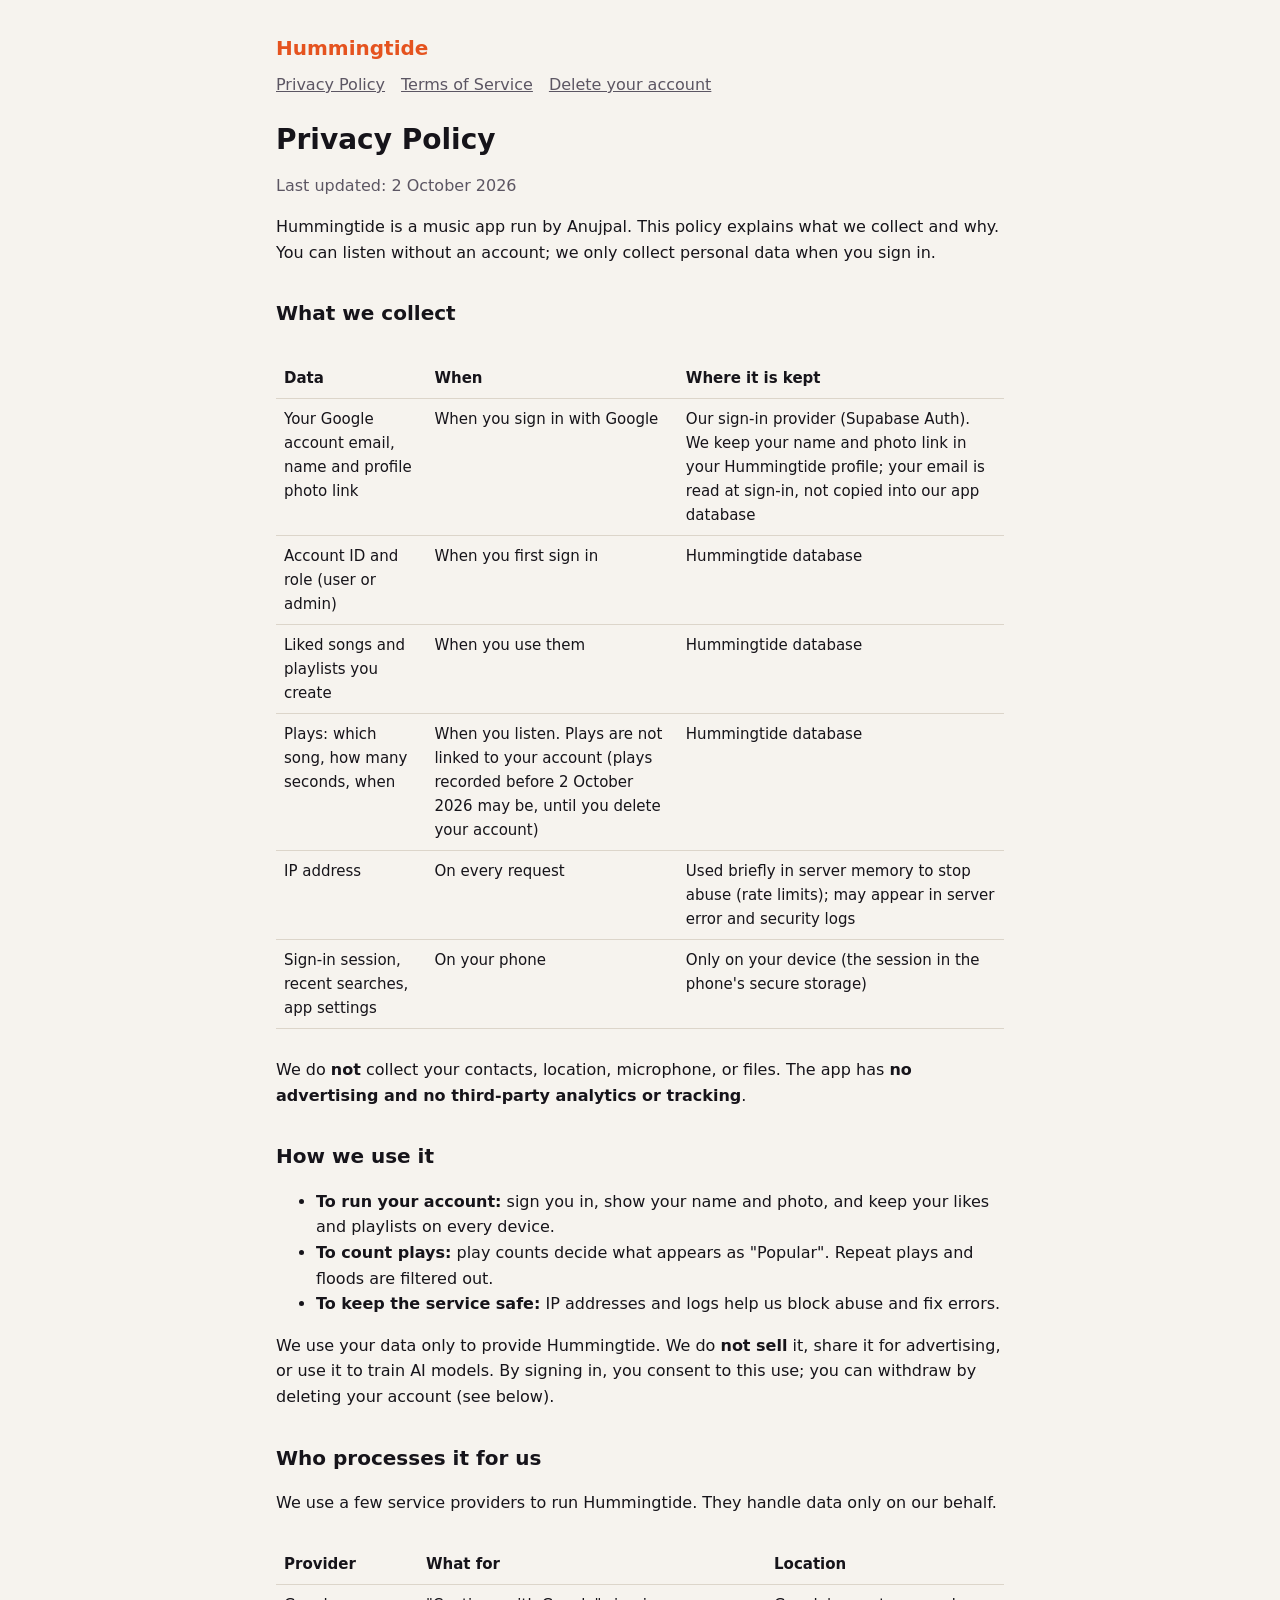
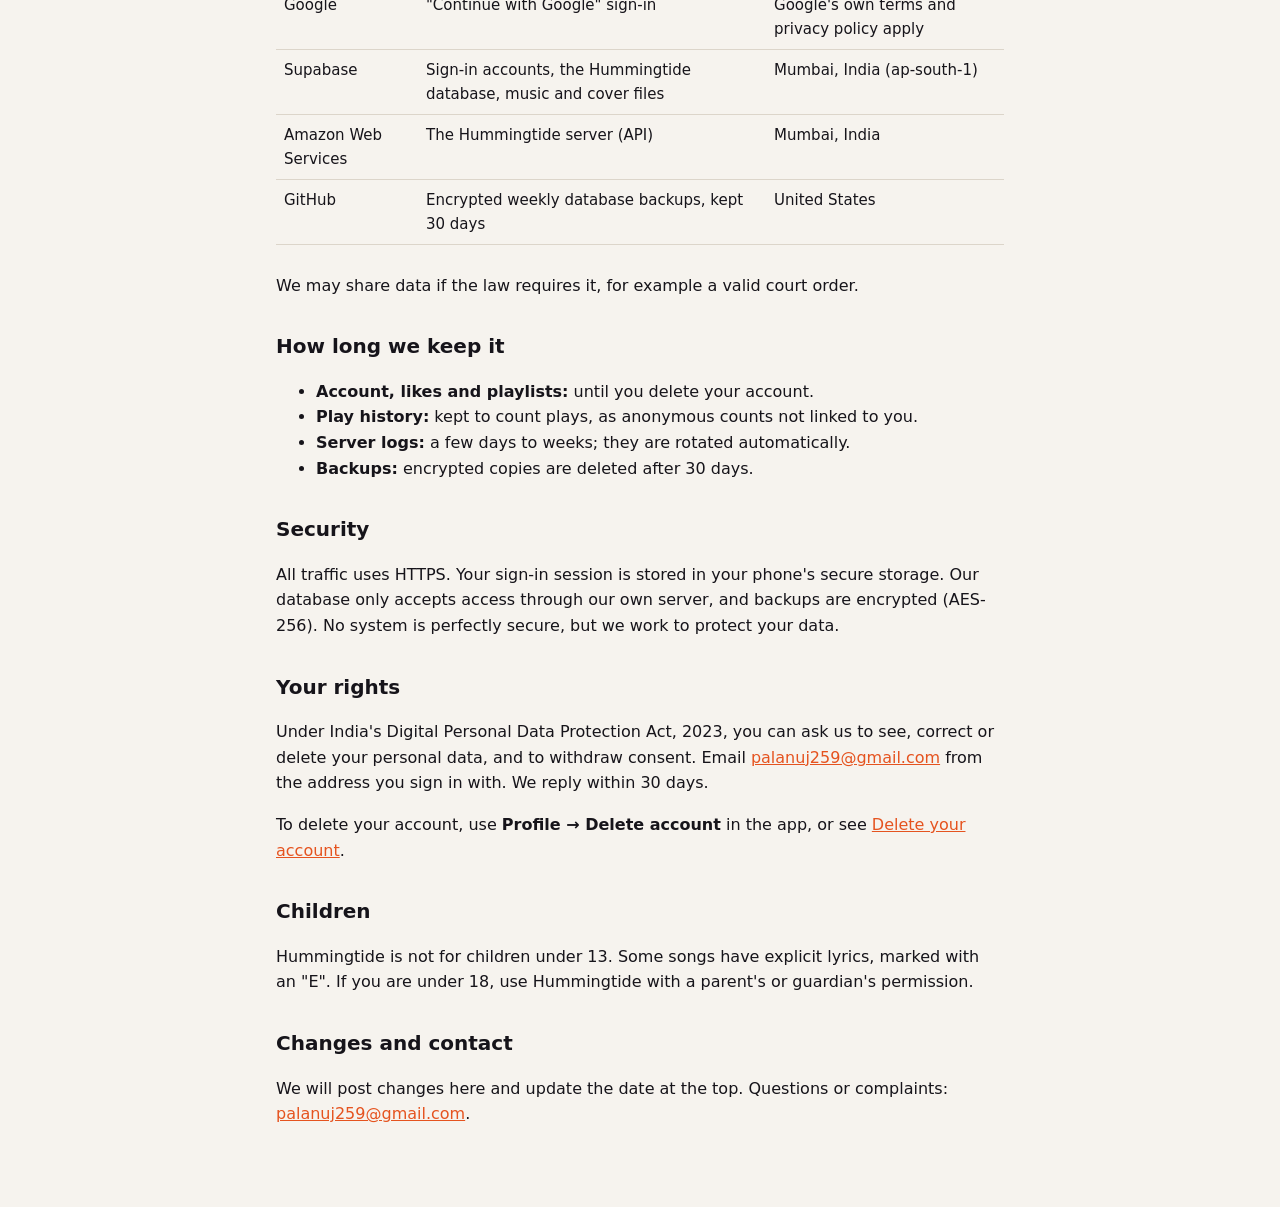
==== privacy.html @ 41b612ec "Hummingtide legal pages: privacy, terms, account deletion" ====
<!doctype html><html lang="en"><head><meta charset="utf-8"><meta name="viewport" content="width=device-width,initial-scale=1"><link rel="stylesheet" href="style.css"><title>Privacy Policy · Hummingtide</title></head><body><main><header><a href="./">Hummingtide</a></header><nav><a href="privacy.html">Privacy Policy</a><a href="terms.html">Terms of Service</a><a href="delete-account.html">Delete your account</a></nav>
<h1>Privacy Policy</h1><p class="date">Last updated: 2 October 2026</p>
<p>Hummingtide is a music app run by Anujpal. This policy explains what we collect and why. You can listen without an account; we only collect personal data when you sign in.</p>
<h2>What we collect</h2><div class="wrap"><table><tr><th>Data</th><th>When</th><th>Where it is kept</th></tr>
<tr><td>Your Google account email, name and profile photo link</td><td>When you sign in with Google</td><td>Our sign-in provider (Supabase Auth). We keep your name and photo link in your Hummingtide profile; your email is read at sign-in, not copied into our app database</td></tr>
<tr><td>Account ID and role (user or admin)</td><td>When you first sign in</td><td>Hummingtide database</td></tr>
<tr><td>Liked songs and playlists you create</td><td>When you use them</td><td>Hummingtide database</td></tr>
<tr><td>Plays: which song, how many seconds, when</td><td>When you listen. Plays are not linked to your account (plays recorded before 2 October 2026 may be, until you delete your account)</td><td>Hummingtide database</td></tr>
<tr><td>IP address</td><td>On every request</td><td>Used briefly in server memory to stop abuse (rate limits); may appear in server error and security logs</td></tr>
<tr><td>Sign-in session, recent searches, app settings</td><td>On your phone</td><td>Only on your device (the session in the phone's secure storage)</td></tr></table></div>
<p>We do <strong>not</strong> collect your contacts, location, microphone, or files. The app has <strong>no advertising and no third-party analytics or tracking</strong>.</p>
<h2>How we use it</h2><ul><li><strong>To run your account:</strong> sign you in, show your name and photo, and keep your likes and playlists on every device.</li>
<li><strong>To count plays:</strong> play counts decide what appears as "Popular". Repeat plays and floods are filtered out.</li>
<li><strong>To keep the service safe:</strong> IP addresses and logs help us block abuse and fix errors.</li></ul>
<p>We use your data only to provide Hummingtide. We do <strong>not sell</strong> it, share it for advertising, or use it to train AI models. By signing in, you consent to this use; you can withdraw by deleting your account (see below).</p>
<h2>Who processes it for us</h2><p>We use a few service providers to run Hummingtide. They handle data only on our behalf.</p>
<div class="wrap"><table><tr><th>Provider</th><th>What for</th><th>Location</th></tr>
<tr><td>Google</td><td>"Continue with Google" sign-in</td><td>Google's own terms and privacy policy apply</td></tr>
<tr><td>Supabase</td><td>Sign-in accounts, the Hummingtide database, music and cover files</td><td>Mumbai, India (ap-south-1)</td></tr>
<tr><td>Amazon Web Services</td><td>The Hummingtide server (API)</td><td>Mumbai, India</td></tr>
<tr><td>GitHub</td><td>Encrypted weekly database backups, kept 30 days</td><td>United States</td></tr></table></div>
<p>We may share data if the law requires it, for example a valid court order.</p>
<h2>How long we keep it</h2><ul><li><strong>Account, likes and playlists:</strong> until you delete your account.</li>
<li><strong>Play history:</strong> kept to count plays, as anonymous counts not linked to you.</li>
<li><strong>Server logs:</strong> a few days to weeks; they are rotated automatically.</li>
<li><strong>Backups:</strong> encrypted copies are deleted after 30 days.</li></ul>
<h2>Security</h2><p>All traffic uses HTTPS. Your sign-in session is stored in your phone's secure storage. Our database only accepts access through our own server, and backups are encrypted (AES-256). No system is perfectly secure, but we work to protect your data.</p>
<h2>Your rights</h2><p>Under India's Digital Personal Data Protection Act, 2023, you can ask us to see, correct or delete your personal data, and to withdraw consent. Email <a href="mailto:palanuj259@gmail.com">palanuj259@gmail.com</a> from the address you sign in with. We reply within 30 days.</p>
<p>To delete your account, use <strong>Profile → Delete account</strong> in the app, or see <a href="delete-account.html">Delete your account</a>.</p>
<h2>Children</h2><p>Hummingtide is not for children under 13. Some songs have explicit lyrics, marked with an "E". If you are under 18, use Hummingtide with a parent's or guardian's permission.</p>
<h2>Changes and contact</h2><p>We will post changes here and update the date at the top. Questions or complaints: <a href="mailto:palanuj259@gmail.com">palanuj259@gmail.com</a>.</p>
</main></body></html>
---- style.css ----
:root{--bg:#0e0d12;--surface:#17161c;--ink:#f4f1ea;--muted:#a8a2ae;--line:#2e2a35;--flare:#ff6a3d}
@media (prefers-color-scheme:light){:root{--bg:#f6f3ee;--surface:#fff;--ink:#16141a;--muted:#5c5663;--line:#dcd5ca;--flare:#e5531f}}
*{box-sizing:border-box}body{margin:0;background:var(--bg);color:var(--ink);font:16px/1.6 system-ui,-apple-system,"Segoe UI",Roboto,sans-serif}
main{max-width:760px;margin:0 auto;padding:32px 16px 64px}header a{color:var(--flare);font-weight:700;text-decoration:none;font-size:20px}
nav{margin:8px 0 24px;display:flex;gap:16px;flex-wrap:wrap}nav a{color:var(--muted)}a{color:var(--flare)}
h1{font-size:28px;line-height:1.25;margin:8px 0}h2{font-size:20px;margin-top:32px}.date{color:var(--muted)}
table{width:100%;border-collapse:collapse;margin:12px 0;font-size:15px}th,td{border-bottom:1px solid var(--line);padding:8px;text-align:left;vertical-align:top}
.card{background:var(--surface);border:1px solid var(--line);border-radius:12px;padding:16px}.wrap{overflow-x:auto}
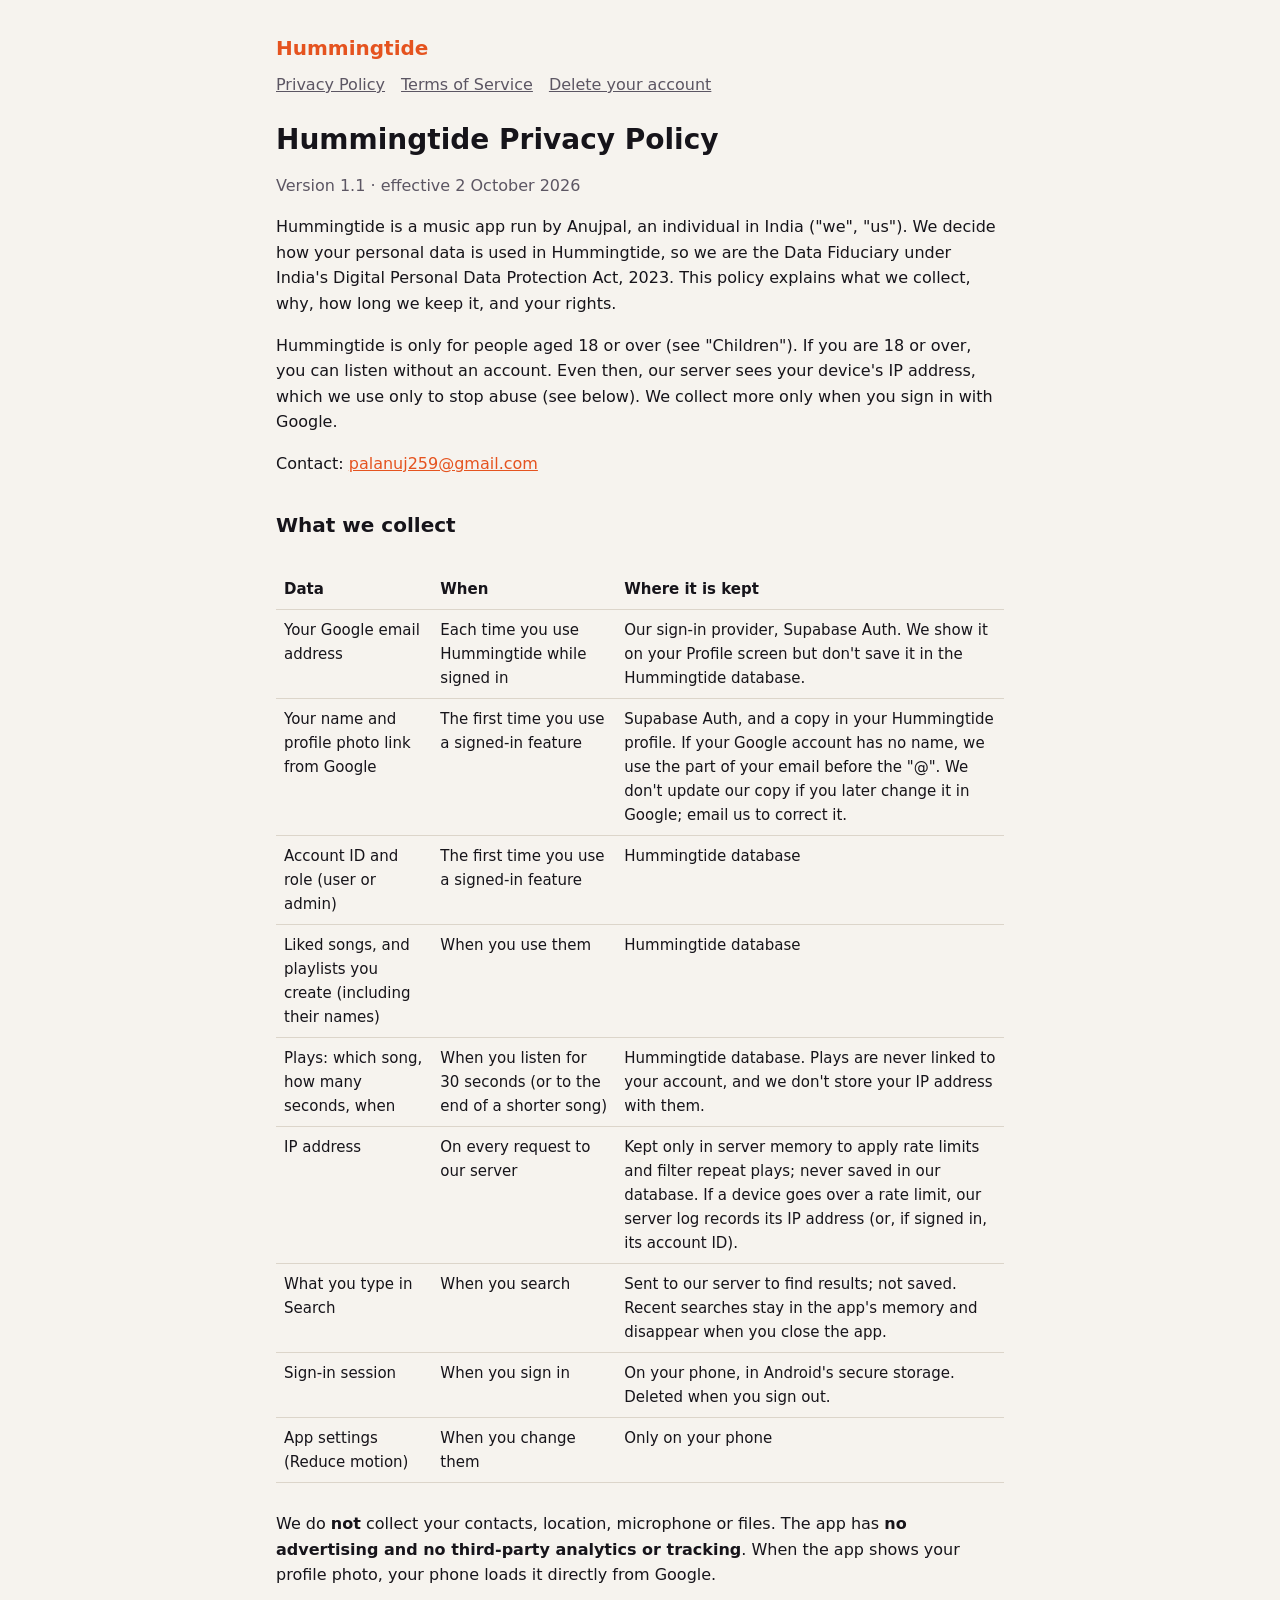
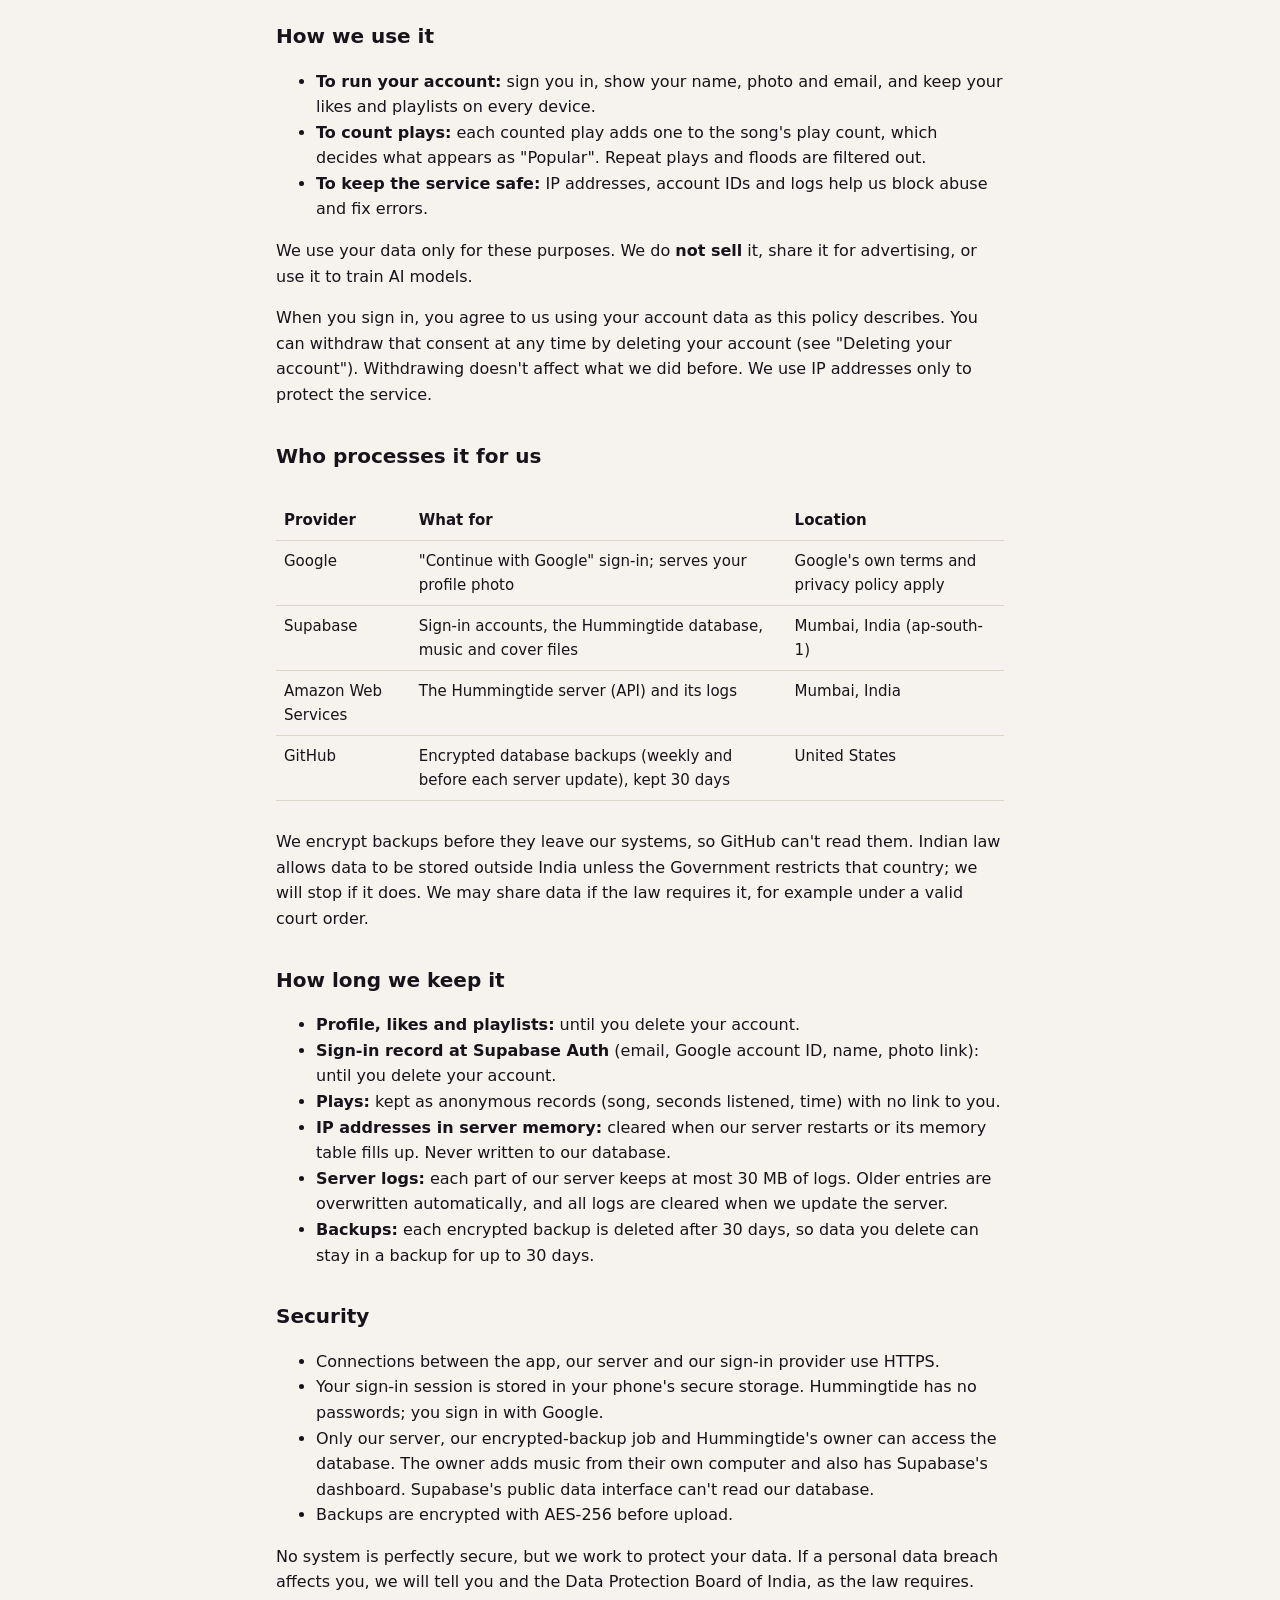
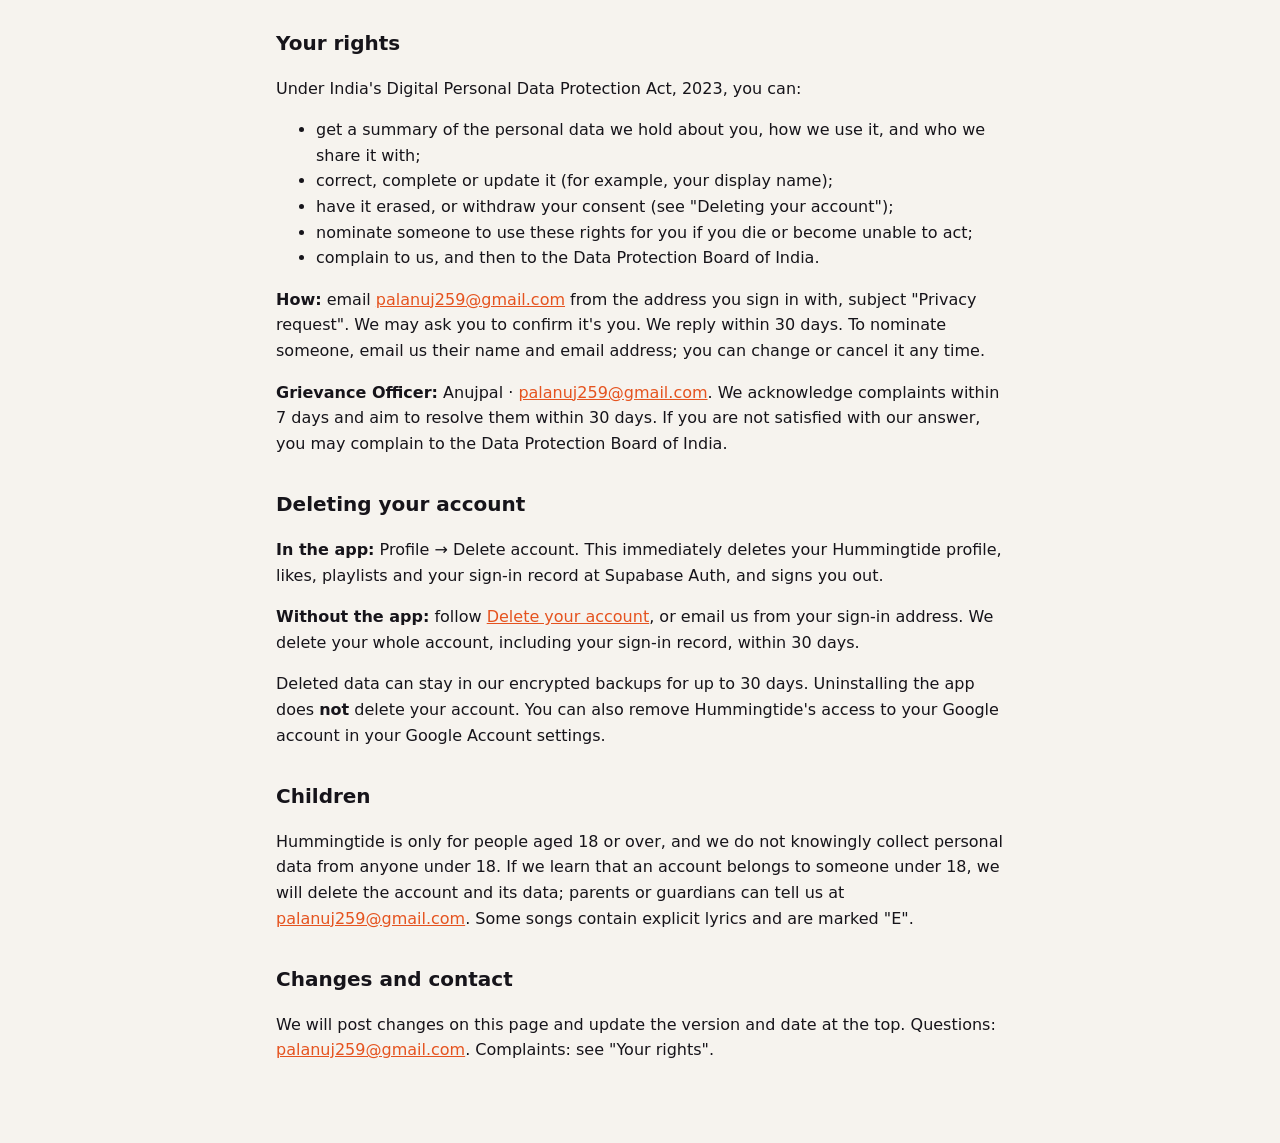
==== commit 93c8a290: "Policy v1.1: legal team's approved text, 18+ only, full deletion - Privacy: accurate data map (IP ad" ====
--- a/privacy.html
+++ b/privacy.html
@@ -1,32 +1,47 @@
 <!doctype html><html lang="en"><head><meta charset="utf-8"><meta name="viewport" content="width=device-width,initial-scale=1"><link rel="stylesheet" href="style.css"><title>Privacy Policy · Hummingtide</title></head><body><main><header><a href="./">Hummingtide</a></header><nav><a href="privacy.html">Privacy Policy</a><a href="terms.html">Terms of Service</a><a href="delete-account.html">Delete your account</a></nav>
-<h1>Privacy Policy</h1><p class="date">Last updated: 2 October 2026</p>
-<p>Hummingtide is a music app run by Anujpal. This policy explains what we collect and why. You can listen without an account; we only collect personal data when you sign in.</p>
+<h1>Hummingtide Privacy Policy</h1><p class="date">Version 1.1 · effective 2 October 2026</p>
+<p>Hummingtide is a music app run by Anujpal, an individual in India ("we", "us"). We decide how your personal data is used in Hummingtide, so we are the Data Fiduciary under India's Digital Personal Data Protection Act, 2023. This policy explains what we collect, why, how long we keep it, and your rights.</p>
+<p>Hummingtide is only for people aged 18 or over (see "Children"). If you are 18 or over, you can listen without an account. Even then, our server sees your device's IP address, which we use only to stop abuse (see below). We collect more only when you sign in with Google.</p>
+<p>Contact: <a href="mailto:palanuj259@gmail.com">palanuj259@gmail.com</a></p>
 <h2>What we collect</h2><div class="wrap"><table><tr><th>Data</th><th>When</th><th>Where it is kept</th></tr>
-<tr><td>Your Google account email, name and profile photo link</td><td>When you sign in with Google</td><td>Our sign-in provider (Supabase Auth). We keep your name and photo link in your Hummingtide profile; your email is read at sign-in, not copied into our app database</td></tr>
-<tr><td>Account ID and role (user or admin)</td><td>When you first sign in</td><td>Hummingtide database</td></tr>
-<tr><td>Liked songs and playlists you create</td><td>When you use them</td><td>Hummingtide database</td></tr>
-<tr><td>Plays: which song, how many seconds, when</td><td>When you listen. Plays are not linked to your account (plays recorded before 2 October 2026 may be, until you delete your account)</td><td>Hummingtide database</td></tr>
-<tr><td>IP address</td><td>On every request</td><td>Used briefly in server memory to stop abuse (rate limits); may appear in server error and security logs</td></tr>
-<tr><td>Sign-in session, recent searches, app settings</td><td>On your phone</td><td>Only on your device (the session in the phone's secure storage)</td></tr></table></div>
-<p>We do <strong>not</strong> collect your contacts, location, microphone, or files. The app has <strong>no advertising and no third-party analytics or tracking</strong>.</p>
-<h2>How we use it</h2><ul><li><strong>To run your account:</strong> sign you in, show your name and photo, and keep your likes and playlists on every device.</li>
-<li><strong>To count plays:</strong> play counts decide what appears as "Popular". Repeat plays and floods are filtered out.</li>
-<li><strong>To keep the service safe:</strong> IP addresses and logs help us block abuse and fix errors.</li></ul>
-<p>We use your data only to provide Hummingtide. We do <strong>not sell</strong> it, share it for advertising, or use it to train AI models. By signing in, you consent to this use; you can withdraw by deleting your account (see below).</p>
-<h2>Who processes it for us</h2><p>We use a few service providers to run Hummingtide. They handle data only on our behalf.</p>
-<div class="wrap"><table><tr><th>Provider</th><th>What for</th><th>Location</th></tr>
-<tr><td>Google</td><td>"Continue with Google" sign-in</td><td>Google's own terms and privacy policy apply</td></tr>
+<tr><td>Your Google email address</td><td>Each time you use Hummingtide while signed in</td><td>Our sign-in provider, Supabase Auth. We show it on your Profile screen but don't save it in the Hummingtide database.</td></tr>
+<tr><td>Your name and profile photo link from Google</td><td>The first time you use a signed-in feature</td><td>Supabase Auth, and a copy in your Hummingtide profile. If your Google account has no name, we use the part of your email before the "@". We don't update our copy if you later change it in Google; email us to correct it.</td></tr>
+<tr><td>Account ID and role (user or admin)</td><td>The first time you use a signed-in feature</td><td>Hummingtide database</td></tr>
+<tr><td>Liked songs, and playlists you create (including their names)</td><td>When you use them</td><td>Hummingtide database</td></tr>
+<tr><td>Plays: which song, how many seconds, when</td><td>When you listen for 30 seconds (or to the end of a shorter song)</td><td>Hummingtide database. Plays are never linked to your account, and we don't store your IP address with them.</td></tr>
+<tr><td>IP address</td><td>On every request to our server</td><td>Kept only in server memory to apply rate limits and filter repeat plays; never saved in our database. If a device goes over a rate limit, our server log records its IP address (or, if signed in, its account ID).</td></tr>
+<tr><td>What you type in Search</td><td>When you search</td><td>Sent to our server to find results; not saved. Recent searches stay in the app's memory and disappear when you close the app.</td></tr>
+<tr><td>Sign-in session</td><td>When you sign in</td><td>On your phone, in Android's secure storage. Deleted when you sign out.</td></tr>
+<tr><td>App settings (Reduce motion)</td><td>When you change them</td><td>Only on your phone</td></tr></table></div>
+<p>We do <strong>not</strong> collect your contacts, location, microphone or files. The app has <strong>no advertising and no third-party analytics or tracking</strong>. When the app shows your profile photo, your phone loads it directly from Google.</p>
+<h2>How we use it</h2><ul><li><strong>To run your account:</strong> sign you in, show your name, photo and email, and keep your likes and playlists on every device.</li>
+<li><strong>To count plays:</strong> each counted play adds one to the song's play count, which decides what appears as "Popular". Repeat plays and floods are filtered out.</li>
+<li><strong>To keep the service safe:</strong> IP addresses, account IDs and logs help us block abuse and fix errors.</li></ul>
+<p>We use your data only for these purposes. We do <strong>not sell</strong> it, share it for advertising, or use it to train AI models.</p>
+<p>When you sign in, you agree to us using your account data as this policy describes. You can withdraw that consent at any time by deleting your account (see "Deleting your account"). Withdrawing doesn't affect what we did before. We use IP addresses only to protect the service.</p>
+<h2>Who processes it for us</h2><div class="wrap"><table><tr><th>Provider</th><th>What for</th><th>Location</th></tr>
+<tr><td>Google</td><td>"Continue with Google" sign-in; serves your profile photo</td><td>Google's own terms and privacy policy apply</td></tr>
 <tr><td>Supabase</td><td>Sign-in accounts, the Hummingtide database, music and cover files</td><td>Mumbai, India (ap-south-1)</td></tr>
-<tr><td>Amazon Web Services</td><td>The Hummingtide server (API)</td><td>Mumbai, India</td></tr>
-<tr><td>GitHub</td><td>Encrypted weekly database backups, kept 30 days</td><td>United States</td></tr></table></div>
-<p>We may share data if the law requires it, for example a valid court order.</p>
-<h2>How long we keep it</h2><ul><li><strong>Account, likes and playlists:</strong> until you delete your account.</li>
-<li><strong>Play history:</strong> kept to count plays, as anonymous counts not linked to you.</li>
-<li><strong>Server logs:</strong> a few days to weeks; they are rotated automatically.</li>
-<li><strong>Backups:</strong> encrypted copies are deleted after 30 days.</li></ul>
-<h2>Security</h2><p>All traffic uses HTTPS. Your sign-in session is stored in your phone's secure storage. Our database only accepts access through our own server, and backups are encrypted (AES-256). No system is perfectly secure, but we work to protect your data.</p>
-<h2>Your rights</h2><p>Under India's Digital Personal Data Protection Act, 2023, you can ask us to see, correct or delete your personal data, and to withdraw consent. Email <a href="mailto:palanuj259@gmail.com">palanuj259@gmail.com</a> from the address you sign in with. We reply within 30 days.</p>
-<p>To delete your account, use <strong>Profile → Delete account</strong> in the app, or see <a href="delete-account.html">Delete your account</a>.</p>
-<h2>Children</h2><p>Hummingtide is not for children under 13. Some songs have explicit lyrics, marked with an "E". If you are under 18, use Hummingtide with a parent's or guardian's permission.</p>
-<h2>Changes and contact</h2><p>We will post changes here and update the date at the top. Questions or complaints: <a href="mailto:palanuj259@gmail.com">palanuj259@gmail.com</a>.</p>
+<tr><td>Amazon Web Services</td><td>The Hummingtide server (API) and its logs</td><td>Mumbai, India</td></tr>
+<tr><td>GitHub</td><td>Encrypted database backups (weekly and before each server update), kept 30 days</td><td>United States</td></tr></table></div>
+<p>We encrypt backups before they leave our systems, so GitHub can't read them. Indian law allows data to be stored outside India unless the Government restricts that country; we will stop if it does. We may share data if the law requires it, for example under a valid court order.</p>
+<h2>How long we keep it</h2><ul><li><strong>Profile, likes and playlists:</strong> until you delete your account.</li>
+<li><strong>Sign-in record at Supabase Auth</strong> (email, Google account ID, name, photo link): until you delete your account.</li>
+<li><strong>Plays:</strong> kept as anonymous records (song, seconds listened, time) with no link to you.</li>
+<li><strong>IP addresses in server memory:</strong> cleared when our server restarts or its memory table fills up. Never written to our database.</li>
+<li><strong>Server logs:</strong> each part of our server keeps at most 30 MB of logs. Older entries are overwritten automatically, and all logs are cleared when we update the server.</li>
+<li><strong>Backups:</strong> each encrypted backup is deleted after 30 days, so data you delete can stay in a backup for up to 30 days.</li></ul>
+<h2>Security</h2><ul><li>Connections between the app, our server and our sign-in provider use HTTPS.</li>
+<li>Your sign-in session is stored in your phone's secure storage. Hummingtide has no passwords; you sign in with Google.</li>
+<li>Only our server, our encrypted-backup job and Hummingtide's owner can access the database. The owner adds music from their own computer and also has Supabase's dashboard. Supabase's public data interface can't read our database.</li>
+<li>Backups are encrypted with AES-256 before upload.</li></ul>
+<p>No system is perfectly secure, but we work to protect your data. If a personal data breach affects you, we will tell you and the Data Protection Board of India, as the law requires.</p>
+<h2>Your rights</h2><p>Under India's Digital Personal Data Protection Act, 2023, you can:</p><ul><li>get a summary of the personal data we hold about you, how we use it, and who we share it with;</li><li>correct, complete or update it (for example, your display name);</li><li>have it erased, or withdraw your consent (see "Deleting your account");</li><li>nominate someone to use these rights for you if you die or become unable to act;</li><li>complain to us, and then to the Data Protection Board of India.</li></ul>
+<p><strong>How:</strong> email <a href="mailto:palanuj259@gmail.com">palanuj259@gmail.com</a> from the address you sign in with, subject "Privacy request". We may ask you to confirm it's you. We reply within 30 days. To nominate someone, email us their name and email address; you can change or cancel it any time.</p>
+<p><strong>Grievance Officer:</strong> Anujpal · <a href="mailto:palanuj259@gmail.com">palanuj259@gmail.com</a>. We acknowledge complaints within 7 days and aim to resolve them within 30 days. If you are not satisfied with our answer, you may complain to the Data Protection Board of India.</p>
+<h2>Deleting your account</h2><p><strong>In the app:</strong> Profile → Delete account. This immediately deletes your Hummingtide profile, likes, playlists and your sign-in record at Supabase Auth, and signs you out.</p>
+<p><strong>Without the app:</strong> follow <a href="delete-account.html">Delete your account</a>, or email us from your sign-in address. We delete your whole account, including your sign-in record, within 30 days.</p>
+<p>Deleted data can stay in our encrypted backups for up to 30 days. Uninstalling the app does <strong>not</strong> delete your account. You can also remove Hummingtide's access to your Google account in your Google Account settings.</p>
+<h2>Children</h2><p>Hummingtide is only for people aged 18 or over, and we do not knowingly collect personal data from anyone under 18. If we learn that an account belongs to someone under 18, we will delete the account and its data; parents or guardians can tell us at <a href="mailto:palanuj259@gmail.com">palanuj259@gmail.com</a>. Some songs contain explicit lyrics and are marked "E".</p>
+<h2>Changes and contact</h2><p>We will post changes on this page and update the version and date at the top. Questions: <a href="mailto:palanuj259@gmail.com">palanuj259@gmail.com</a>. Complaints: see "Your rights".</p>
 </main></body></html>
